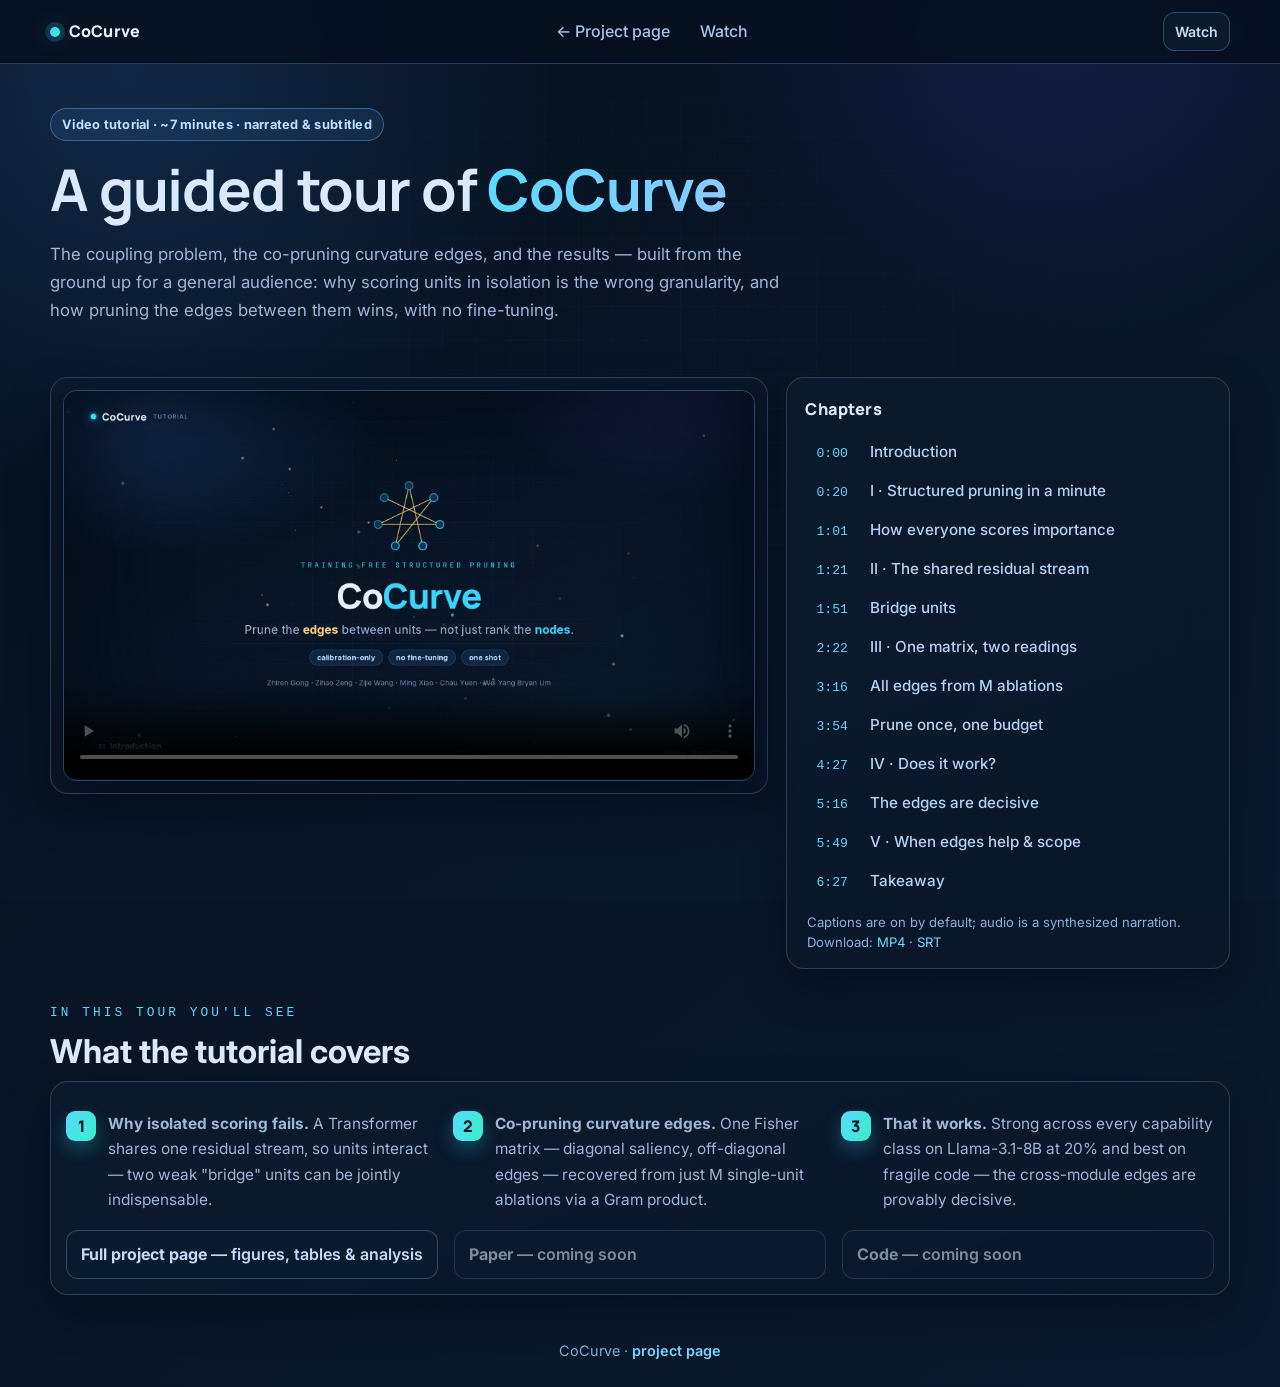
==== tutorial.html @ 6e1a5a40 "CoCurve project page + narrated tutorial video Polished project website (shared dark theme) covering" ====
<!doctype html>
<html lang="en">
<head>
  <meta charset="utf-8">
  <meta name="viewport" content="width=device-width, initial-scale=1">
  <title>Tutorial · CoCurve</title>
  <meta name="description" content="A narrated, animated ~7-minute video tutorial on CoCurve: cross-module co-pruning curvature for training-free structured LLM pruning.">
  <link rel="preconnect" href="https://fonts.googleapis.com">
  <link rel="preconnect" href="https://fonts.gstatic.com" crossorigin>
  <link href="https://fonts.googleapis.com/css2?family=Inter:wght@400;500;600;700;800&family=Manrope:wght@500;700;800&display=swap" rel="stylesheet">
  <link rel="stylesheet" href="./styles.css">
  <style>
    .tut-hero{padding:44px 0 8px;}
    .tut-hero .pill{margin-bottom:14px;}
    .tut-grid{display:grid;grid-template-columns:1.62fr 1fr;gap:18px;align-items:start;margin-top:14px;}
    .video-card{padding:12px;}
    .video-card video{width:100%;display:block;border-radius:14px;border:1px solid rgba(118,171,231,.35);
      background:#04101f;box-shadow:0 18px 44px rgba(0,7,16,.5);}
    .chapters{padding:16px 18px;}
    .chapters h4{margin:2px 0 10px;font-family:Manrope,Inter,sans-serif;font-weight:800;font-size:1.02rem;color:#dcecff;letter-spacing:.01em;}
    .chapters ul{list-style:none;margin:0;padding:0;max-height:498px;overflow:auto;}
    .chapters li{margin:0 0 2px;}
    .chapters button{display:flex;width:100%;gap:12px;align-items:baseline;text-align:left;cursor:pointer;
      border:0;border-radius:10px;padding:9px 11px;background:transparent;color:#b6d1f2;font-size:.95rem;font-weight:500;
      font-family:Inter,sans-serif;transition:background .18s ease,color .18s ease;}
    .chapters button:hover{background:rgba(90,147,214,.16);color:#eaf4ff;}
    .chapters button.on{background:linear-gradient(120deg,rgba(55,215,255,.16),rgba(155,124,255,.14));color:#eaf4ff;
      box-shadow:inset 0 0 0 1px rgba(115,200,255,.35);}
    .chapters button span{font-family:'JetBrains Mono',ui-monospace,monospace;font-size:.82rem;color:#63d6ff;min-width:42px;}
    .chap-note{margin:12px 2px 0;font-size:.82rem;color:#8fb0dc;line-height:1.5;}
    .chap-note a{color:#73d8ff;text-decoration:none;} .chap-note a:hover{text-decoration:underline;}
    .takeaways{display:grid;grid-template-columns:repeat(3,minmax(0,1fr));gap:14px;margin-top:14px;}
    .tk{display:flex;gap:12px;align-items:flex-start;}
    .tk-n{flex:none;width:30px;height:30px;border-radius:9px;display:grid;place-items:center;font-family:Manrope,sans-serif;
      font-weight:800;color:#071426;background:linear-gradient(120deg,#57dbff,#37efc7);box-shadow:0 8px 18px rgba(55,215,255,.28);}
    .tk p{margin:0;font-size:.96rem;}
    .kicker{font-family:'JetBrains Mono',monospace;font-size:.8rem;letter-spacing:.24em;text-transform:uppercase;color:#63d6ff;}
    @media (max-width:900px){ .tut-grid{grid-template-columns:1fr;} .takeaways{grid-template-columns:1fr;} }
  </style>
</head>
<body>
  <div class="bg-grid" aria-hidden="true"></div>
  <header class="topbar">
    <div class="container nav">
      <a class="brand" href="index.html"><span class="brand-dot"></span><span>CoCurve</span></a>
      <nav>
        <a href="index.html">← Project page</a>
        <a href="#watch">Watch</a>
      </nav>
      <a class="btn btn-soft btn-sm" href="#watch">Watch</a>
    </div>
  </header>

  <main id="top">
    <section class="hero tut-hero container" style="display:block;">
      <p class="pill">Video tutorial · ~7 minutes · narrated &amp; subtitled</p>
      <h1>A guided tour of <span style="background:linear-gradient(120deg,#57dbff,#8fcbff);-webkit-background-clip:text;background-clip:text;color:transparent;">CoCurve</span></h1>
      <p class="subtitle">The coupling problem, the co-pruning curvature edges, and the results — built from the ground up
        for a general audience: why scoring units in isolation is the wrong granularity, and how pruning the edges
        between them wins, with no fine-tuning.</p>
    </section>

    <section id="watch" class="container section" style="padding-top:14px;">
      <div class="tut-grid">
        <figure class="card figure-card video-card" style="margin:0;">
          <video id="vid" controls preload="metadata" poster="assets/tutorial_poster.jpg" playsinline>
            <source src="assets/tutorial.mp4" type="video/mp4">
            <track kind="captions" src="assets/tutorial.vtt" srclang="en" label="English" default>
            Your browser does not support the video tag — <a href="assets/tutorial.mp4">download the tutorial</a>.
          </video>
        </figure>
        <aside class="card chapters">
          <h4>Chapters</h4>
          <ul>
            <li><button data-t="0"><span>0:00</span> Introduction</button></li>
            <li><button data-t="20"><span>0:20</span> I · Structured pruning in a minute</button></li>
            <li><button data-t="61"><span>1:01</span> How everyone scores importance</button></li>
            <li><button data-t="81"><span>1:21</span> II · The shared residual stream</button></li>
            <li><button data-t="111"><span>1:51</span> Bridge units</button></li>
            <li><button data-t="142"><span>2:22</span> III · One matrix, two readings</button></li>
            <li><button data-t="196"><span>3:16</span> All edges from M ablations</button></li>
            <li><button data-t="234"><span>3:54</span> Prune once, one budget</button></li>
            <li><button data-t="267"><span>4:27</span> IV · Does it work?</button></li>
            <li><button data-t="316"><span>5:16</span> The edges are decisive</button></li>
            <li><button data-t="349"><span>5:49</span> V · When edges help &amp; scope</button></li>
            <li><button data-t="387"><span>6:27</span> Takeaway</button></li>
          </ul>
          <p class="chap-note">Captions are on by default; audio is a synthesized narration. Download:
            <a href="assets/tutorial.mp4" download>MP4</a> · <a href="assets/tutorial.srt" download>SRT</a></p>
        </aside>
      </div>
    </section>

    <section class="container section" style="padding-top:20px;">
      <span class="kicker">In this tour you'll see</span>
      <h2 style="margin-top:8px;">What the tutorial covers</h2>
      <article class="card">
        <div class="takeaways">
          <div class="tk"><div class="tk-n">1</div><p><b>Why isolated scoring fails.</b> A Transformer shares one
            residual stream, so units interact — two weak "bridge" units can be jointly indispensable.</p></div>
          <div class="tk"><div class="tk-n">2</div><p><b>Co-pruning curvature edges.</b> One Fisher matrix — diagonal
            saliency, off-diagonal edges — recovered from just M single-unit ablations via a Gram product.</p></div>
          <div class="tk"><div class="tk-n">3</div><p><b>That it works.</b> Strong across every capability class on
            Llama-3.1-8B at 20% and best on fragile code — the cross-module edges are provably decisive.</p></div>
        </div>
        <div class="grid3" style="margin-top:18px;">
          <a class="btn btn-soft" href="index.html"><b>Full project page</b> — figures, tables &amp; analysis</a>
          <span class="btn btn-soft" style="opacity:.6;cursor:default"><b>Paper</b> — coming soon</span>
          <span class="btn btn-soft" style="opacity:.6;cursor:default"><b>Code</b> — coming soon</span>
        </div>
      </article>
    </section>
  </main>

  <footer class="footer">
    <div class="container"><p>CoCurve · <a class="contact-link" href="index.html">project page</a></p></div>
  </footer>

  <script>
    const v = document.getElementById('vid');
    const btns = [...document.querySelectorAll('.chapters button')];
    btns.forEach(b => b.addEventListener('click', () => {
      v.currentTime = +b.dataset.t; v.play().catch(()=>{});
      btns.forEach(x => x.classList.remove('on')); b.classList.add('on');
      v.scrollIntoView({behavior:'smooth', block:'center'});
    }));
    v.addEventListener('timeupdate', () => {
      let cur = btns[0];
      for (const b of btns) if (v.currentTime >= +b.dataset.t) cur = b;
      btns.forEach(x => x.classList.toggle('on', x === cur));
    });
  </script>
</body>
</html>
---- styles.css ----
:root {
  --bg: #06111f;
  --bg2: #0a1a2e;
  --panel: rgba(12, 27, 46, 0.78);
  --panel-2: rgba(9, 23, 41, 0.88);
  --ink: #dbe9ff;
  --ink-soft: #9eb6d8;
  --line: rgba(123, 167, 224, 0.26);
  --cyan: #37d7ff;
  --blue: #6ca3ff;
  --violet: #9b7cff;
  --mint: #37efc7;
  --shadow: 0 18px 40px rgba(0, 7, 16, 0.35);
  --radius: 18px;
}

*,
*::before,
*::after {
  box-sizing: border-box;
}

html,
body {
  margin: 0;
  padding: 0;
  font-family: Inter, system-ui, -apple-system, Segoe UI, sans-serif;
  color: var(--ink);
  background:
    radial-gradient(circle at 10% 8%, rgba(65, 146, 255, 0.18), transparent 30%),
    radial-gradient(circle at 82% 0%, rgba(91, 68, 255, 0.15), transparent 25%),
    linear-gradient(145deg, var(--bg), var(--bg2));
}

html {
  scroll-behavior: smooth;
}

body {
  line-height: 1.65;
  background-attachment: fixed;
}

.bg-grid {
  position: fixed;
  inset: 0;
  pointer-events: none;
  z-index: 0;
  opacity: 0.16;
  background-image:
    linear-gradient(rgba(140, 191, 255, 0.18) 1px, transparent 1px),
    linear-gradient(90deg, rgba(140, 191, 255, 0.16) 1px, transparent 1px);
  background-size: 34px 34px;
  mask-image: radial-gradient(circle at center, black 20%, transparent 85%);
}

.container {
  width: min(1180px, calc(100% - 44px));
  margin: 0 auto;
  position: relative;
  z-index: 1;
}

.topbar {
  position: sticky;
  top: 0;
  z-index: 30;
  border-bottom: 1px solid rgba(88, 142, 209, 0.35);
  background: rgba(5, 16, 31, 0.84);
  backdrop-filter: blur(12px);
}

.nav {
  display: flex;
  align-items: center;
  justify-content: space-between;
  gap: 14px;
  padding: 12px 0;
}

.brand {
  text-decoration: none;
  color: #eef5ff;
  font-family: Manrope, Inter, sans-serif;
  font-weight: 800;
  display: inline-flex;
  align-items: center;
  gap: 9px;
  letter-spacing: 0.01em;
}

.brand-dot {
  width: 10px;
  height: 10px;
  border-radius: 50%;
  background: linear-gradient(120deg, var(--cyan), var(--mint));
  box-shadow: 0 0 0 5px rgba(55, 215, 255, 0.16), 0 0 28px rgba(55, 215, 255, 0.45);
}

.nav nav {
  display: flex;
  gap: 10px;
  flex-wrap: wrap;
}

.nav nav a {
  color: #a9c2e8;
  text-decoration: none;
  font-weight: 500;
  border-radius: 999px;
  padding: 5px 10px;
  transition: color 0.2s ease, background 0.2s ease;
}

.nav nav a:hover {
  color: #e7f3ff;
  background: rgba(90, 147, 214, 0.2);
}

.nav nav a.active {
  color: #091222;
  background: linear-gradient(120deg, #53ddff, #8fcbff);
}

.btn {
  border: 0;
  border-radius: 12px;
  padding: 10px 14px;
  font-weight: 600;
  text-decoration: none;
  cursor: pointer;
  color: #0a1426;
  background: linear-gradient(125deg, #57dbff, #78adff 50%, #9a82ff);
  box-shadow: 0 10px 22px rgba(79, 155, 255, 0.3);
}

.btn-soft {
  background: rgba(10, 28, 49, 0.9);
  color: #c5daf8;
  border: 1px solid rgba(127, 171, 225, 0.32);
  box-shadow: none;
}

.btn-sm {
  padding: 7px 11px;
  font-size: 0.88rem;
}

h1,
h2,
h3 {
  margin: 0 0 10px;
  line-height: 1.2;
}

h1 {
  font-family: Manrope, Inter, sans-serif;
  font-size: clamp(2.1rem, 5vw, 3.6rem);
  letter-spacing: -0.02em;
}

h2 {
  font-size: clamp(1.45rem, 2.6vw, 2.05rem);
}

h3 {
  font-size: 1.04rem;
}

p,
li {
  color: var(--ink-soft);
}

.hero {
  display: grid;
  grid-template-columns: 1.08fr 1fr;
  gap: 16px;
  align-items: center;
  padding: 34px 0 16px;
}

.pill {
  display: inline-flex;
  margin: 0 0 10px;
  border-radius: 999px;
  border: 1px solid rgba(115, 173, 236, 0.42);
  background: rgba(56, 125, 198, 0.16);
  color: #bfe3ff;
  font-size: 0.8rem;
  font-weight: 700;
  letter-spacing: 0.02em;
  padding: 5px 11px;
}

.subtitle {
  font-size: 1.05rem;
  max-width: 740px;
}

.author-hero {
  margin-top: 12px;
  border: 1px solid rgba(126, 170, 230, 0.28);
  border-radius: 12px;
  background: linear-gradient(150deg, rgba(20, 44, 73, 0.72), rgba(14, 34, 60, 0.8));
  padding: 10px 12px;
}

.author-hero-names {
  margin: 0;
  color: #c8e2ff;
  font-size: 0.92rem;
  font-weight: 600;
  line-height: 1.5;
}

.author-hero-affils {
  margin: 6px 0 0;
  color: #95b6df;
  font-size: 0.84rem;
}

.author-hero-affils span {
  display: block;
}

.hero-highlight {
  margin-top: 10px;
  border-left: 3px solid var(--cyan);
  padding: 6px 0 6px 10px;
  background: linear-gradient(90deg, rgba(28, 64, 106, 0.35), transparent);
  border-radius: 0 8px 8px 0;
}

.cta {
  margin-top: 14px;
  display: flex;
  flex-wrap: wrap;
  gap: 10px;
}

.card {
  background: linear-gradient(160deg, var(--panel), var(--panel-2));
  border: 1px solid var(--line);
  border-radius: var(--radius);
  box-shadow: var(--shadow);
  padding: 15px;
  transition: transform 0.24s ease, border-color 0.24s ease, box-shadow 0.24s ease;
}

.card:hover {
  transform: translateY(-2px);
  border-color: rgba(117, 194, 255, 0.44);
  box-shadow: 0 20px 44px rgba(0, 6, 16, 0.4);
}

.hero-figure {
  padding: 10px;
}

.metrics {
  display: grid;
  grid-template-columns: repeat(5, minmax(0, 1fr));
  gap: 10px;
  margin-top: 8px;
}

.metrics article {
  border-radius: 14px;
  border: 1px solid rgba(128, 176, 236, 0.25);
  background: rgba(14, 32, 57, 0.8);
  padding: 10px 8px;
  text-align: center;
}

.metrics h3 {
  margin-bottom: 2px;
  color: #cce9ff;
  font-size: clamp(0.98rem, 1.45vw, 1.26rem);
  line-height: 1.3;
}

.metrics p {
  margin: 0;
  font-size: 0.82rem;
}

.section {
  padding: 36px 0 8px;
  scroll-margin-top: 92px;
}

.grid2,
.grid3 {
  display: grid;
  gap: 16px;
  align-items: start;
}

.grid2 {
  grid-template-columns: repeat(2, minmax(0, 1fr));
}

.grid3 {
  grid-template-columns: repeat(3, minmax(0, 1fr));
}

.figure-card {
  padding: 11px;
  overflow: hidden;
}

.figure-card img {
  width: 100%;
  max-width: 100%;
  height: auto;
  max-height: 620px;
  object-fit: contain;
  display: block;
  border-radius: 12px;
  border: 1px solid rgba(118, 171, 231, 0.35);
  background: rgba(4, 14, 27, 0.75);
  cursor: zoom-in;
}

.hero-figure img {
  max-height: 760px;
}

.hero-radar-img {
  max-width: 92%;
  margin: 0 auto;
}

.pipeline-hero-img {
  max-width: 108%;
  margin-left: -4%;
}

.dual-insight {
  margin-top: 16px;
}

.dual-insight p {
  margin-top: 0;
}

.figure-card figcaption {
  margin-top: 8px;
  border-top: 1px dashed rgba(120, 165, 218, 0.28);
  padding: 8px 4px 2px;
  color: #aac8ec;
  font-size: 0.9rem;
}

.method-flow {
  margin-top: 16px;
}

.method-flow .card {
  position: relative;
}

.method-flow .card:not(:last-child)::after {
  content: "→";
  position: absolute;
  right: -14px;
  top: 50%;
  transform: translateY(-50%);
  color: #74cfff;
  font-weight: 700;
  opacity: 0.65;
}

.method-interactive p {
  margin-top: 0;
}

.method-controls {
  display: flex;
  flex-wrap: wrap;
  gap: 8px;
  margin: 8px 0 10px;
}

.method-panel {
  display: none;
  margin-top: 8px;
}

.method-panel.show {
  display: block;
  animation: fadeInUp 0.22s ease;
}

ul {
  margin: 8px 0 0;
  padding-left: 18px;
}

.stat-card p {
  margin: 5px 0;
}

.note {
  margin: 8px 0 0;
  font-size: 0.86rem;
  color: #95b5df;
}

.full-width-table-card {
  margin-top: 16px;
}

.table-scroll {
  margin-top: 10px;
  overflow-x: auto;
  border: 1px solid rgba(123, 167, 224, 0.22);
  border-radius: 12px;
  background: rgba(7, 20, 36, 0.72);
}

.scroll-hint {
  margin: 0 0 8px;
  font-size: 0.82rem;
  color: #8ab0de;
}

.wide-table {
  width: 100%;
  min-width: 760px;
  border-collapse: collapse;
}

.wide-table th,
.wide-table td {
  border-bottom: 1px solid rgba(123, 167, 224, 0.2);
  padding: 8px 10px;
  text-align: left;
  font-size: 0.88rem;
  color: #b8d4f6;
}

.wide-table thead th {
  position: sticky;
  top: 0;
  background: rgba(13, 31, 56, 0.96);
  color: #d8ecff;
}

.wide-table th:first-child,
.wide-table td:first-child {
  position: sticky;
  left: 0;
  z-index: 2;
  background: rgba(11, 28, 49, 0.98);
  box-shadow: 1px 0 0 rgba(123, 167, 224, 0.28);
}

.wide-table thead th:first-child {
  z-index: 4;
}

.wide-table.compact {
  min-width: 620px;
}

.wide-table tbody tr:hover td {
  background: rgba(56, 120, 194, 0.12);
}

.authors {
  margin-top: 0;
  font-weight: 500;
}

.chips {
  display: flex;
  flex-wrap: wrap;
  gap: 8px;
}

.chips span {
  border-radius: 999px;
  border: 1px solid rgba(126, 170, 230, 0.35);
  background: rgba(19, 40, 69, 0.84);
  color: #b8d4f6;
  padding: 4px 10px;
  font-size: 0.82rem;
}

.resource-card {
  min-height: 120px;
}

.bib-head {
  display: flex;
  align-items: center;
  justify-content: space-between;
  gap: 10px;
}

pre {
  margin: 0;
  border-radius: 12px;
  border: 1px solid rgba(128, 176, 236, 0.3);
  background: rgba(7, 20, 36, 0.86);
  color: #bcdbff;
  padding: 12px;
  white-space: pre-wrap;
  word-break: break-word;
  font-size: 0.84rem;
}

.contact-card {
  margin-top: 14px;
}

.contact-link {
  color: #73d8ff;
  font-weight: 600;
  text-decoration: none;
}

.contact-link:hover {
  text-decoration: underline;
}

.footer {
  margin-top: 24px;
  padding: 12px 0 24px;
}

.footer p {
  margin: 0;
  text-align: center;
  color: #87a9d1;
  font-size: 0.9rem;
}

.method-link {
  transition: transform 0.22s ease, border-color 0.22s ease, box-shadow 0.22s ease;
}

.method-link.is-linked {
  border-color: rgba(87, 219, 255, 0.62);
  box-shadow: 0 24px 42px rgba(0, 23, 45, 0.5);
}

.method-link.is-linked figcaption {
  color: #d3ecff;
}

@keyframes fadeInUp {
  from {
    opacity: 0;
    transform: translateY(6px);
  }
  to {
    opacity: 1;
    transform: translateY(0);
  }
}

.lightbox {
  position: fixed;
  inset: 0;
  z-index: 80;
  display: none;
  align-items: center;
  justify-content: center;
  padding: 24px;
  background: rgba(2, 8, 17, 0.88);
}

.lightbox.show {
  display: flex;
}

.lightbox img {
  max-width: min(1220px, 95vw);
  max-height: 90vh;
  border-radius: 12px;
  box-shadow: 0 16px 40px rgba(0, 0, 0, 0.44);
}

.lightbox-close {
  position: absolute;
  top: 12px;
  right: 20px;
  border: 0;
  border-radius: 999px;
  width: 36px;
  height: 36px;
  font-size: 1.5rem;
  cursor: pointer;
  color: #0f1d33;
  background: #cfe5ff;
}

@media (max-width: 1080px) {
  .metrics {
    grid-template-columns: repeat(3, minmax(0, 1fr));
  }

  .grid3 {
    grid-template-columns: repeat(2, minmax(0, 1fr));
  }

  .method-flow .card::after {
    display: none;
  }
}

@media (max-width: 820px) {
  .hero,
  .grid2,
  .grid3 {
    grid-template-columns: 1fr;
  }

  .pipeline-hero-img {
    max-width: 100%;
    margin-left: 0;
  }

  .hero-radar-img {
    max-width: 100%;
  }

  .metrics {
    grid-template-columns: repeat(2, minmax(0, 1fr));
  }
}

@media (max-width: 560px) {
  .container {
    width: calc(100% - 26px);
  }

  .metrics {
    grid-template-columns: 1fr;
  }

  .nav {
    flex-wrap: wrap;
    row-gap: 8px;
  }

  .nav nav {
    width: 100%;
    flex-wrap: nowrap;
    overflow-x: auto;
    scrollbar-width: thin;
  }
}
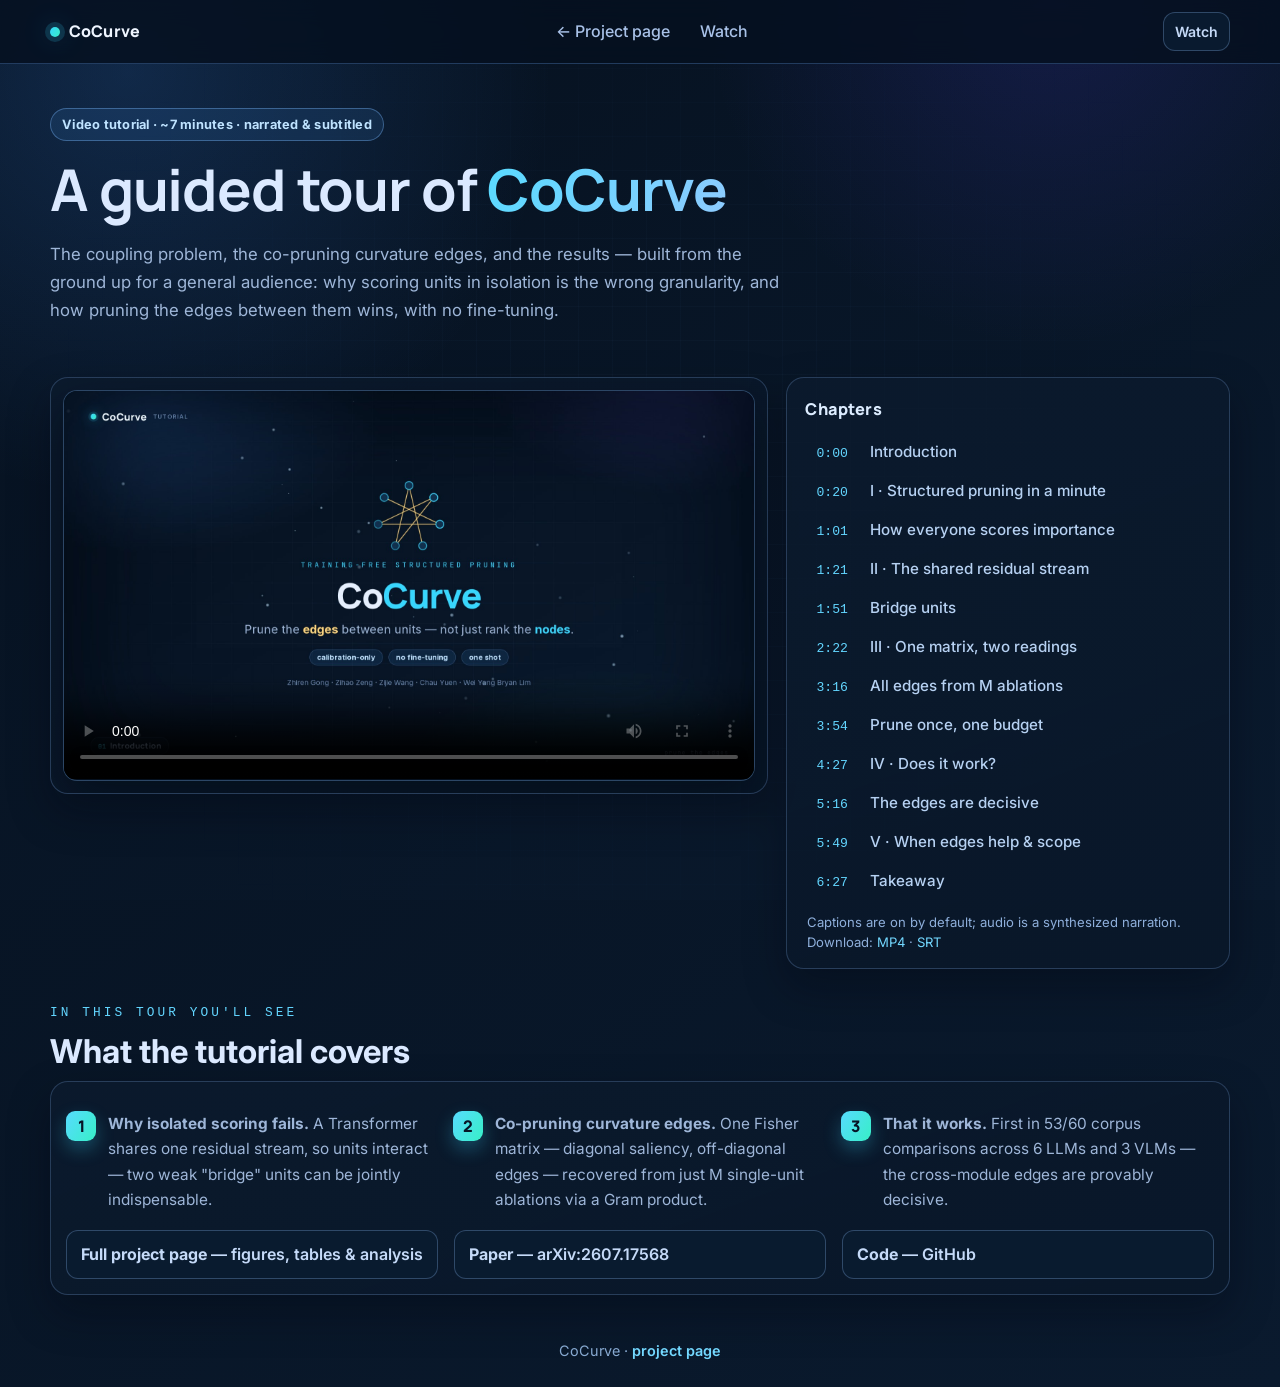
==== commit 3ae4de6a: "CoCurve 网站/tutorial 对齐 arXiv 版：9 作者、6 LLM+3 VLM scope、主表(8B/24B)、消融、效率(1.58×/-41%)、机理数据与 headline 图；" ====
--- a/tutorial.html
+++ b/tutorial.html
@@ -4,7 +4,7 @@
   <meta charset="utf-8">
   <meta name="viewport" content="width=device-width, initial-scale=1">
   <title>Tutorial · CoCurve</title>
-  <meta name="description" content="A narrated, animated ~7-minute video tutorial on CoCurve: cross-module co-pruning curvature for training-free structured LLM pruning.">
+  <meta name="description" content="A narrated, animated ~7-minute video tutorial on CoCurve: cross-module co-pruning curvature for structured LLM pruning.">
   <link rel="preconnect" href="https://fonts.googleapis.com">
   <link rel="preconnect" href="https://fonts.gstatic.com" crossorigin>
   <link href="https://fonts.googleapis.com/css2?family=Inter:wght@400;500;600;700;800&family=Manrope:wght@500;700;800&display=swap" rel="stylesheet">
@@ -100,13 +100,13 @@
             residual stream, so units interact — two weak "bridge" units can be jointly indispensable.</p></div>
           <div class="tk"><div class="tk-n">2</div><p><b>Co-pruning curvature edges.</b> One Fisher matrix — diagonal
             saliency, off-diagonal edges — recovered from just M single-unit ablations via a Gram product.</p></div>
-          <div class="tk"><div class="tk-n">3</div><p><b>That it works.</b> Strong across every capability class on
-            Llama-3.1-8B at 20% and best on fragile code — the cross-module edges are provably decisive.</p></div>
+          <div class="tk"><div class="tk-n">3</div><p><b>That it works.</b> First in 53/60 corpus comparisons across
+            6 LLMs and 3 VLMs — the cross-module edges are provably decisive.</p></div>
         </div>
         <div class="grid3" style="margin-top:18px;">
           <a class="btn btn-soft" href="index.html"><b>Full project page</b> — figures, tables &amp; analysis</a>
-          <span class="btn btn-soft" style="opacity:.6;cursor:default"><b>Paper</b> — coming soon</span>
-          <span class="btn btn-soft" style="opacity:.6;cursor:default"><b>Code</b> — coming soon</span>
+          <a class="btn btn-soft" href="https://arxiv.org/abs/2607.17568" target="_blank" rel="noreferrer"><b>Paper</b> — arXiv:2607.17568</a>
+          <a class="btn btn-soft" href="https://github.com/GongZhiren/CoCurve" target="_blank" rel="noreferrer"><b>Code</b> — GitHub</a>
         </div>
       </article>
     </section>
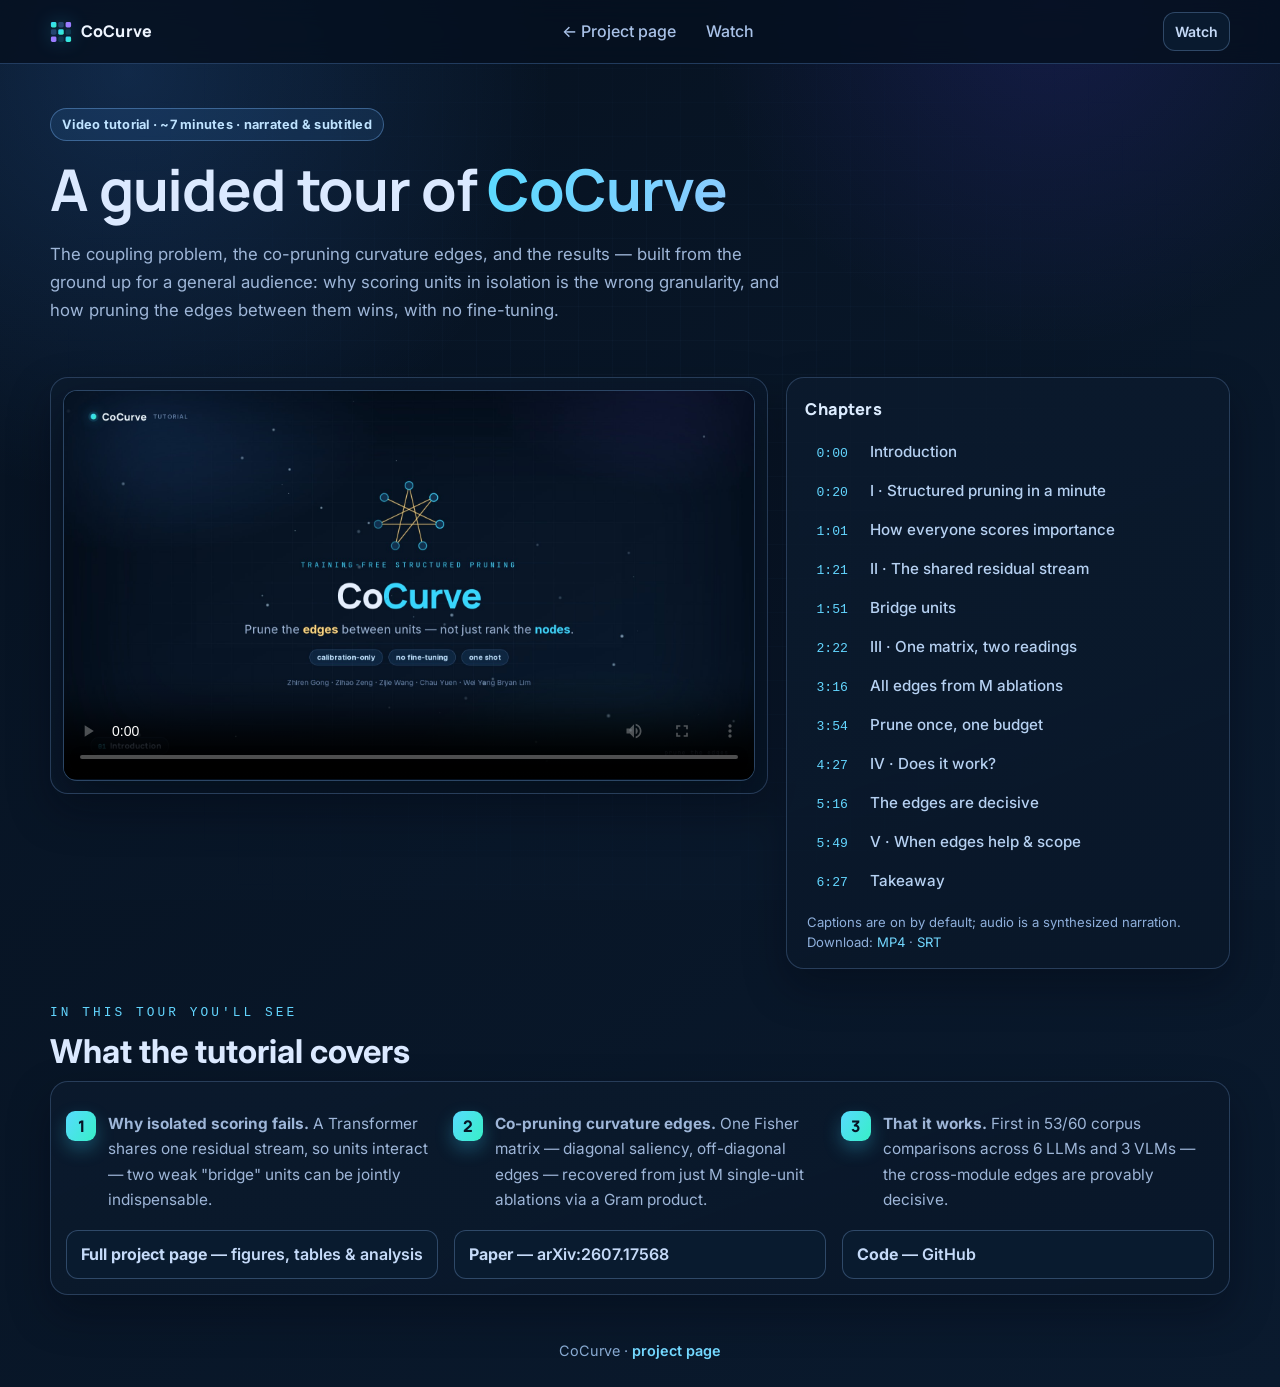
==== commit aa476767: "CoCurve 网站：左上角 logo 改为 co-pruning 矩阵 icon（对角显著性+非对角边），并配同款 favicon Co-Authored-By: Claude Opus 4.8 <" ====
--- a/tutorial.html
+++ b/tutorial.html
@@ -5,6 +5,7 @@
   <meta name="viewport" content="width=device-width, initial-scale=1">
   <title>Tutorial · CoCurve</title>
   <meta name="description" content="A narrated, animated ~7-minute video tutorial on CoCurve: cross-module co-pruning curvature for structured LLM pruning.">
+  <link rel="icon" type="image/svg+xml" href="./assets/favicon.svg">
   <link rel="preconnect" href="https://fonts.googleapis.com">
   <link rel="preconnect" href="https://fonts.gstatic.com" crossorigin>
   <link href="https://fonts.googleapis.com/css2?family=Inter:wght@400;500;600;700;800&family=Manrope:wght@500;700;800&display=swap" rel="stylesheet">
@@ -42,7 +43,7 @@
   <div class="bg-grid" aria-hidden="true"></div>
   <header class="topbar">
     <div class="container nav">
-      <a class="brand" href="index.html"><span class="brand-dot"></span><span>CoCurve</span></a>
+      <a class="brand" href="index.html"><svg class="brand-mark" viewBox="0 0 24 24" aria-hidden="true"><defs><linearGradient id="cc-diag" x1="0" y1="0" x2="1" y2="1"><stop offset="0" stop-color="#37d7ff"/><stop offset="1" stop-color="#37efc7"/></linearGradient></defs><rect x="1" y="1" width="6" height="6" rx="1.6" fill="url(#cc-diag)"/><rect x="9" y="9" width="6" height="6" rx="1.6" fill="url(#cc-diag)"/><rect x="17" y="17" width="6" height="6" rx="1.6" fill="url(#cc-diag)"/><rect x="17" y="1" width="6" height="6" rx="1.6" fill="#9b7cff"/><rect x="1" y="17" width="6" height="6" rx="1.6" fill="#9b7cff"/><rect x="9" y="1" width="6" height="6" rx="1.6" fill="#6ca3ff" opacity=".30"/><rect x="1" y="9" width="6" height="6" rx="1.6" fill="#6ca3ff" opacity=".30"/><rect x="17" y="9" width="6" height="6" rx="1.6" fill="#37d7ff" opacity=".14"/><rect x="9" y="17" width="6" height="6" rx="1.6" fill="#37d7ff" opacity=".14"/></svg><span>CoCurve</span></a>
       <nav>
         <a href="index.html">← Project page</a>
         <a href="#watch">Watch</a>
--- a/styles.css
+++ b/styles.css
@@ -97,6 +97,14 @@
   box-shadow: 0 0 0 5px rgba(55, 215, 255, 0.16), 0 0 28px rgba(55, 215, 255, 0.45);
 }
 
+.brand-mark {
+  width: 22px;
+  height: 22px;
+  display: block;
+  flex: none;
+  filter: drop-shadow(0 0 9px rgba(55, 215, 255, 0.4));
+}
+
 .nav nav {
   display: flex;
   gap: 10px;
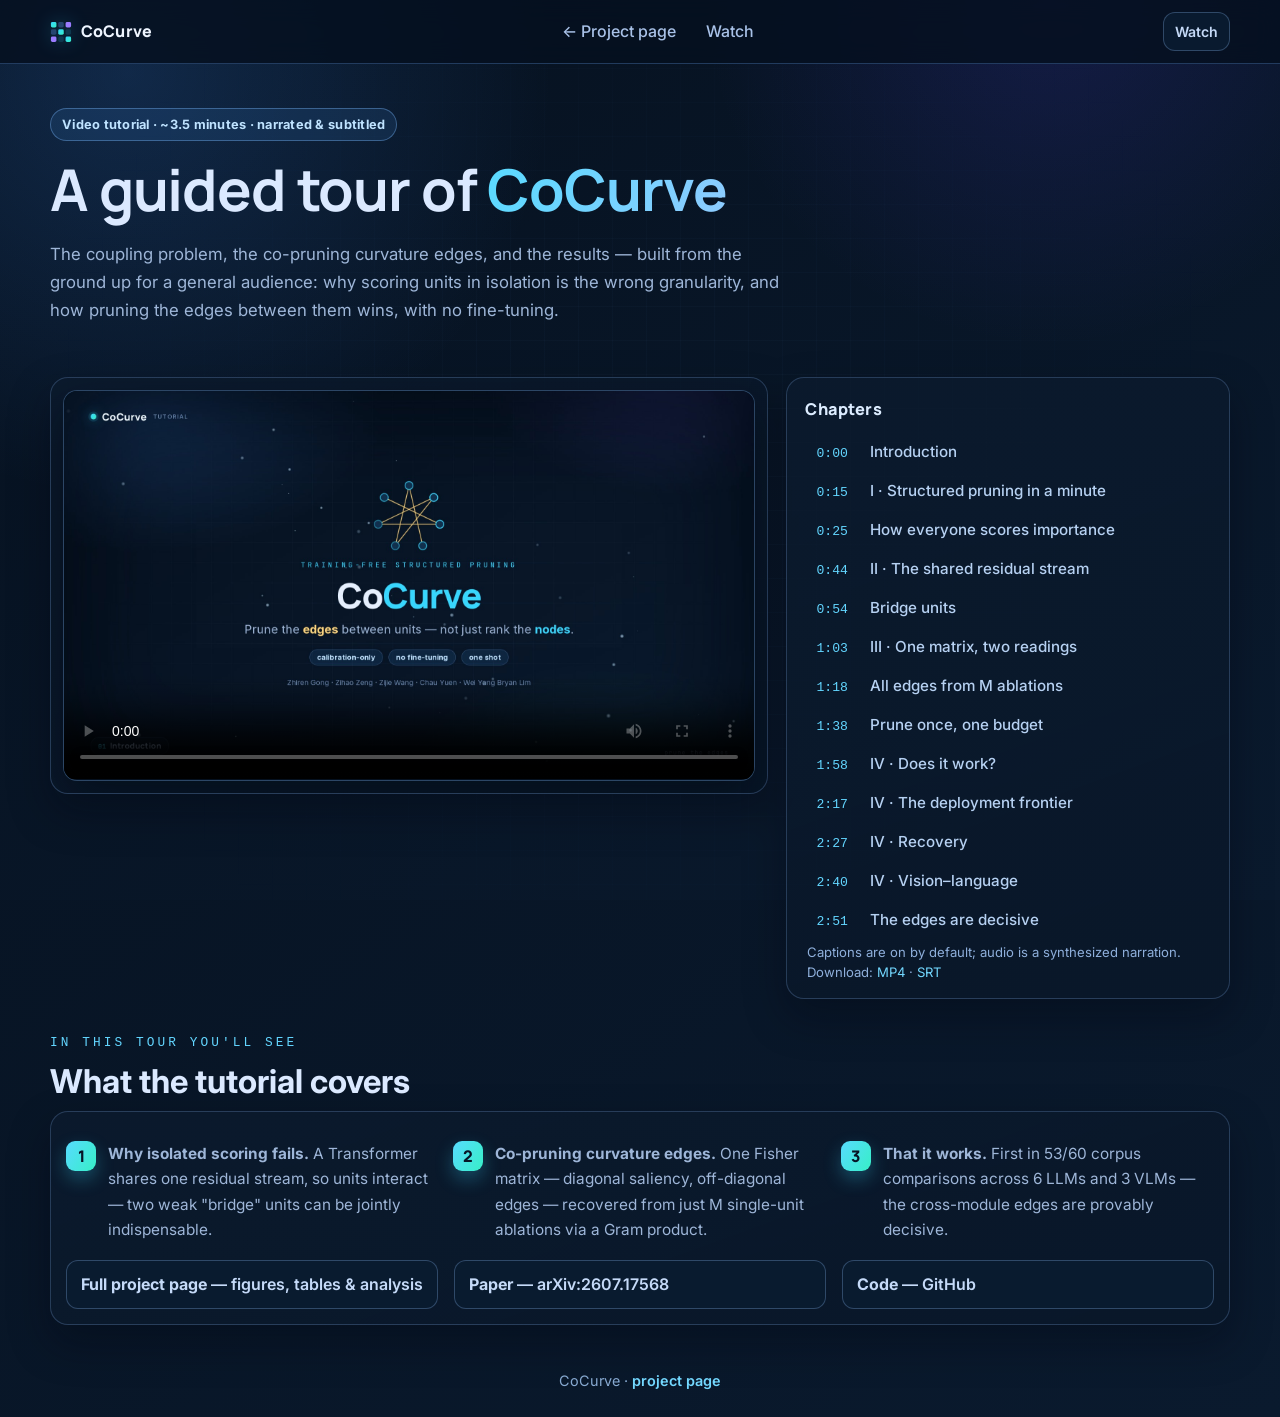
==== commit dc86d19c: "tutorial: refreshed video — latest arXiv numbers, faster pace, fixed s02 label, added frontier/recov" ====
--- a/tutorial.html
+++ b/tutorial.html
@@ -4,7 +4,7 @@
   <meta charset="utf-8">
   <meta name="viewport" content="width=device-width, initial-scale=1">
   <title>Tutorial · CoCurve</title>
-  <meta name="description" content="A narrated, animated ~7-minute video tutorial on CoCurve: cross-module co-pruning curvature for structured LLM pruning.">
+  <meta name="description" content="A narrated, animated ~3.5-minute video tutorial on CoCurve: cross-module co-pruning curvature for structured LLM pruning.">
   <link rel="icon" type="image/svg+xml" href="./assets/favicon.svg">
   <link rel="preconnect" href="https://fonts.googleapis.com">
   <link rel="preconnect" href="https://fonts.gstatic.com" crossorigin>
@@ -54,7 +54,7 @@
 
   <main id="top">
     <section class="hero tut-hero container" style="display:block;">
-      <p class="pill">Video tutorial · ~7 minutes · narrated &amp; subtitled</p>
+      <p class="pill">Video tutorial · ~3.5 minutes · narrated &amp; subtitled</p>
       <h1>A guided tour of <span style="background:linear-gradient(120deg,#57dbff,#8fcbff);-webkit-background-clip:text;background-clip:text;color:transparent;">CoCurve</span></h1>
       <p class="subtitle">The coupling problem, the co-pruning curvature edges, and the results — built from the ground up
         for a general audience: why scoring units in isolation is the wrong granularity, and how pruning the edges
@@ -74,17 +74,20 @@
           <h4>Chapters</h4>
           <ul>
             <li><button data-t="0"><span>0:00</span> Introduction</button></li>
-            <li><button data-t="20"><span>0:20</span> I · Structured pruning in a minute</button></li>
-            <li><button data-t="61"><span>1:01</span> How everyone scores importance</button></li>
-            <li><button data-t="81"><span>1:21</span> II · The shared residual stream</button></li>
-            <li><button data-t="111"><span>1:51</span> Bridge units</button></li>
-            <li><button data-t="142"><span>2:22</span> III · One matrix, two readings</button></li>
-            <li><button data-t="196"><span>3:16</span> All edges from M ablations</button></li>
-            <li><button data-t="234"><span>3:54</span> Prune once, one budget</button></li>
-            <li><button data-t="267"><span>4:27</span> IV · Does it work?</button></li>
-            <li><button data-t="316"><span>5:16</span> The edges are decisive</button></li>
-            <li><button data-t="349"><span>5:49</span> V · When edges help &amp; scope</button></li>
-            <li><button data-t="387"><span>6:27</span> Takeaway</button></li>
+            <li><button data-t="15"><span>0:15</span> I · Structured pruning in a minute</button></li>
+            <li><button data-t="25"><span>0:25</span> How everyone scores importance</button></li>
+            <li><button data-t="44"><span>0:44</span> II · The shared residual stream</button></li>
+            <li><button data-t="54"><span>0:54</span> Bridge units</button></li>
+            <li><button data-t="63"><span>1:03</span> III · One matrix, two readings</button></li>
+            <li><button data-t="78"><span>1:18</span> All edges from M ablations</button></li>
+            <li><button data-t="98"><span>1:38</span> Prune once, one budget</button></li>
+            <li><button data-t="118"><span>1:58</span> IV · Does it work?</button></li>
+            <li><button data-t="137"><span>2:17</span> IV · The deployment frontier</button></li>
+            <li><button data-t="147"><span>2:27</span> IV · Recovery</button></li>
+            <li><button data-t="160"><span>2:40</span> IV · Vision–language</button></li>
+            <li><button data-t="171"><span>2:51</span> The edges are decisive</button></li>
+            <li><button data-t="181"><span>3:01</span> V · When edges help · scope</button></li>
+            <li><button data-t="195"><span>3:15</span> Takeaway</button></li>
           </ul>
           <p class="chap-note">Captions are on by default; audio is a synthesized narration. Download:
             <a href="assets/tutorial.mp4" download>MP4</a> · <a href="assets/tutorial.srt" download>SRT</a></p>
